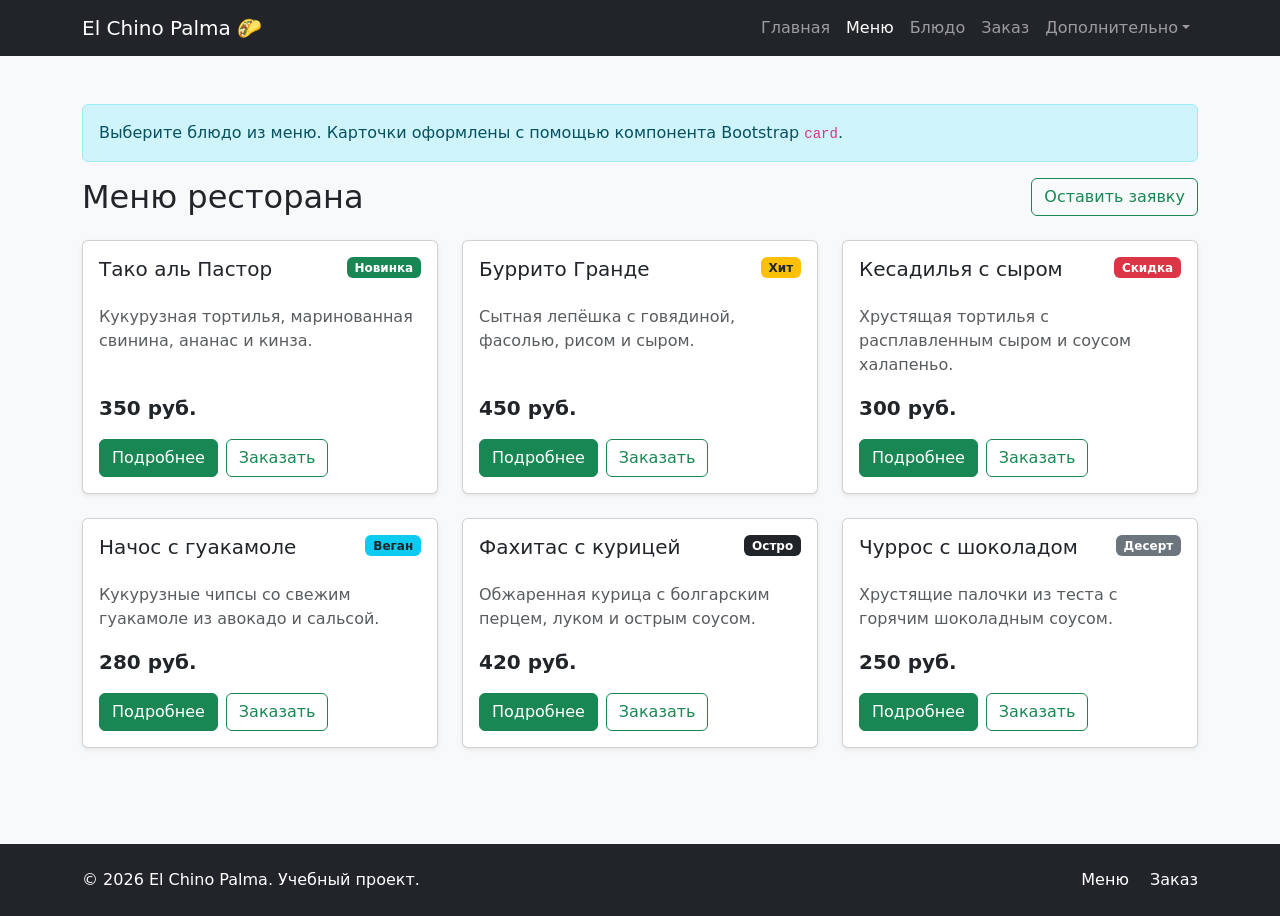
==== catalog.html @ 879b66e7 "feat: add Bootstrap components pages" ====
<!DOCTYPE html>
<html lang="ru">
<head>
    <meta charset="UTF-8">
    <meta name="viewport" content="width=device-width, initial-scale=1.0">
    <meta name="description" content="Меню ресторана El Chino Palma — мексиканские блюда с доставкой.">
    <title>Меню — El Chino Palma</title>
    <link href="https://cdn.jsdelivr.net/npm/bootstrap@5.3.3/dist/css/bootstrap.min.css" rel="stylesheet">
    <link rel="stylesheet" href="css/custom.css">
</head>
<body class="bg-light d-flex flex-column min-vh-100">
    <nav class="navbar navbar-expand-lg navbar-dark bg-dark">
        <div class="container">
            <a class="navbar-brand" href="index.html">El Chino Palma 🌮</a>
            <button class="navbar-toggler" type="button" data-bs-toggle="collapse" data-bs-target="#mainNavbar" aria-controls="mainNavbar" aria-expanded="false" aria-label="Переключить навигацию">
                <span class="navbar-toggler-icon"></span>
            </button>
            <div class="collapse navbar-collapse" id="mainNavbar">
                <ul class="navbar-nav ms-auto">
                    <li class="nav-item">
                        <a class="nav-link" href="index.html">Главная</a>
                    </li>
                    <li class="nav-item">
                        <a class="nav-link active" aria-current="page" href="catalog.html">Меню</a>
                    </li>
                    <li class="nav-item">
                        <a class="nav-link" href="product.html">Блюдо</a>
                    </li>
                    <li class="nav-item">
                        <a class="nav-link" href="order.html">Заказ</a>
                    </li>
                    <li class="nav-item dropdown">
                        <a class="nav-link dropdown-toggle" href="#" role="button" data-bs-toggle="dropdown" aria-expanded="false">Дополнительно</a>
                        <ul class="dropdown-menu">
                            <li><a class="dropdown-item" href="catalog.html">Всё меню</a></li>
                            <li><a class="dropdown-item" href="order.html">Оформить заказ</a></li>
                            <li><a class="dropdown-item" href="index.html#popular">Популярное</a></li>
                        </ul>
                    </li>
                </ul>
            </div>
        </div>
    </nav>

    <main class="container my-5 flex-grow-1">
        <div class="alert alert-info" role="alert">
            Выберите блюдо из меню. Карточки оформлены с помощью компонента Bootstrap <code>card</code>.
        </div>

        <div class="d-flex justify-content-between align-items-center mb-4">
            <h1 class="h2 mb-0">Меню ресторана</h1>
            <a class="btn btn-outline-success" href="order.html">Оставить заявку</a>
        </div>

        <div class="row g-4">
            <div class="col-12 col-md-6 col-lg-4">
                <div class="card h-100 shadow-sm">
                    <div class="card-body d-flex flex-column">
                        <div class="d-flex justify-content-between align-items-start mb-3">
                            <h2 class="card-title h5">Тако аль Пастор</h2>
                            <span class="badge bg-success">Новинка</span>
                        </div>
                        <p class="card-text text-muted">Кукурузная тортилья, маринованная свинина, ананас и кинза.</p>
                        <p class="fw-bold fs-5 mt-auto">350 руб.</p>
                        <div class="d-flex gap-2">
                            <a class="btn btn-success" href="product.html">Подробнее</a>
                            <button class="btn btn-outline-success" type="button" data-bs-toggle="modal" data-bs-target="#orderModal">Заказать</button>
                        </div>
                    </div>
                </div>
            </div>

            <div class="col-12 col-md-6 col-lg-4">
                <div class="card h-100 shadow-sm">
                    <div class="card-body d-flex flex-column">
                        <div class="d-flex justify-content-between align-items-start mb-3">
                            <h2 class="card-title h5">Буррито Гранде</h2>
                            <span class="badge bg-warning text-dark">Хит</span>
                        </div>
                        <p class="card-text text-muted">Сытная лепёшка с говядиной, фасолью, рисом и сыром.</p>
                        <p class="fw-bold fs-5 mt-auto">450 руб.</p>
                        <div class="d-flex gap-2">
                            <a class="btn btn-success" href="product.html">Подробнее</a>
                            <button class="btn btn-outline-success" type="button" data-bs-toggle="modal" data-bs-target="#orderModal">Заказать</button>
                        </div>
                    </div>
                </div>
            </div>

            <div class="col-12 col-md-6 col-lg-4">
                <div class="card h-100 shadow-sm">
                    <div class="card-body d-flex flex-column">
                        <div class="d-flex justify-content-between align-items-start mb-3">
                            <h2 class="card-title h5">Кесадилья с сыром</h2>
                            <span class="badge bg-danger">Скидка</span>
                        </div>
                        <p class="card-text text-muted">Хрустящая тортилья с расплавленным сыром и соусом халапеньо.</p>
                        <p class="fw-bold fs-5 mt-auto">300 руб.</p>
                        <div class="d-flex gap-2">
                            <a class="btn btn-success" href="product.html">Подробнее</a>
                            <button class="btn btn-outline-success" type="button" data-bs-toggle="modal" data-bs-target="#orderModal">Заказать</button>
                        </div>
                    </div>
                </div>
            </div>

            <div class="col-12 col-md-6 col-lg-4">
                <div class="card h-100 shadow-sm">
                    <div class="card-body d-flex flex-column">
                        <div class="d-flex justify-content-between align-items-start mb-3">
                            <h2 class="card-title h5">Начос с гуакамоле</h2>
                            <span class="badge bg-info text-dark">Веган</span>
                        </div>
                        <p class="card-text text-muted">Кукурузные чипсы со свежим гуакамоле из авокадо и сальсой.</p>
                        <p class="fw-bold fs-5 mt-auto">280 руб.</p>
                        <div class="d-flex gap-2">
                            <a class="btn btn-success" href="product.html">Подробнее</a>
                            <button class="btn btn-outline-success" type="button" data-bs-toggle="modal" data-bs-target="#orderModal">Заказать</button>
                        </div>
                    </div>
                </div>
            </div>

            <div class="col-12 col-md-6 col-lg-4">
                <div class="card h-100 shadow-sm">
                    <div class="card-body d-flex flex-column">
                        <div class="d-flex justify-content-between align-items-start mb-3">
                            <h2 class="card-title h5">Фахитас с курицей</h2>
                            <span class="badge bg-dark">Остро</span>
                        </div>
                        <p class="card-text text-muted">Обжаренная курица с болгарским перцем, луком и острым соусом.</p>
                        <p class="fw-bold fs-5 mt-auto">420 руб.</p>
                        <div class="d-flex gap-2">
                            <a class="btn btn-success" href="product.html">Подробнее</a>
                            <button class="btn btn-outline-success" type="button" data-bs-toggle="modal" data-bs-target="#orderModal">Заказать</button>
                        </div>
                    </div>
                </div>
            </div>

            <div class="col-12 col-md-6 col-lg-4">
                <div class="card h-100 shadow-sm">
                    <div class="card-body d-flex flex-column">
                        <div class="d-flex justify-content-between align-items-start mb-3">
                            <h2 class="card-title h5">Чуррос с шоколадом</h2>
                            <span class="badge bg-secondary">Десерт</span>
                        </div>
                        <p class="card-text text-muted">Хрустящие палочки из теста с горячим шоколадным соусом.</p>
                        <p class="fw-bold fs-5 mt-auto">250 руб.</p>
                        <div class="d-flex gap-2">
                            <a class="btn btn-success" href="product.html">Подробнее</a>
                            <button class="btn btn-outline-success" type="button" data-bs-toggle="modal" data-bs-target="#orderModal">Заказать</button>
                        </div>
                    </div>
                </div>
            </div>
        </div>
    </main>

    <div class="modal fade" id="orderModal" tabindex="-1" aria-labelledby="orderModalLabel" aria-hidden="true">
        <div class="modal-dialog">
            <div class="modal-content">
                <div class="modal-header">
                    <h2 class="modal-title h5" id="orderModalLabel">Быстрая заявка</h2>
                    <button type="button" class="btn-close" data-bs-dismiss="modal" aria-label="Закрыть"></button>
                </div>
                <div class="modal-body">
                    <p class="text-muted">Оставьте контактные данные, и менеджер свяжется с вами для подтверждения заказа.</p>
                    <form>
                        <div class="mb-3">
                            <label for="modal-name" class="form-label">Имя</label>
                            <input id="modal-name" type="text" class="form-control" required>
                        </div>
                        <div class="mb-3">
                            <label for="modal-phone" class="form-label">Телефон</label>
                            <input id="modal-phone" type="tel" class="form-control" required>
                        </div>
                        <div class="form-check mb-3">
                            <input id="modal-agree" class="form-check-input" type="checkbox" required>
                            <label class="form-check-label" for="modal-agree">Согласен на обработку данных</label>
                        </div>
                    </form>
                </div>
                <div class="modal-footer">
                    <button type="button" class="btn btn-secondary" data-bs-dismiss="modal">Закрыть</button>
                    <button type="button" class="btn btn-success">Отправить</button>
                </div>
            </div>
        </div>
    </div>

    <footer class="bg-dark text-white py-4 mt-5">
        <div class="container">
            <div class="row align-items-center g-3">
                <div class="col-12 col-md-6">
                    <p class="mb-0">&copy; 2026 El Chino Palma. Учебный проект.</p>
                </div>
                <div class="col-12 col-md-6 text-md-end">
                    <a class="text-white text-decoration-none me-3" href="catalog.html">Меню</a>
                    <a class="text-white text-decoration-none" href="order.html">Заказ</a>
                </div>
            </div>
        </div>
    </footer>

    <script src="https://cdn.jsdelivr.net/npm/bootstrap@5.3.3/dist/js/bootstrap.bundle.min.js"></script>
</body>
</html>
---- css/custom.css ----
body {
  min-height: 100vh;
}

.placeholder-box {
  min-height: 240px;
}

.placeholder-image {
  min-height: 320px;
}

.card-img-top {
  height: 180px;
  object-fit: cover;
}
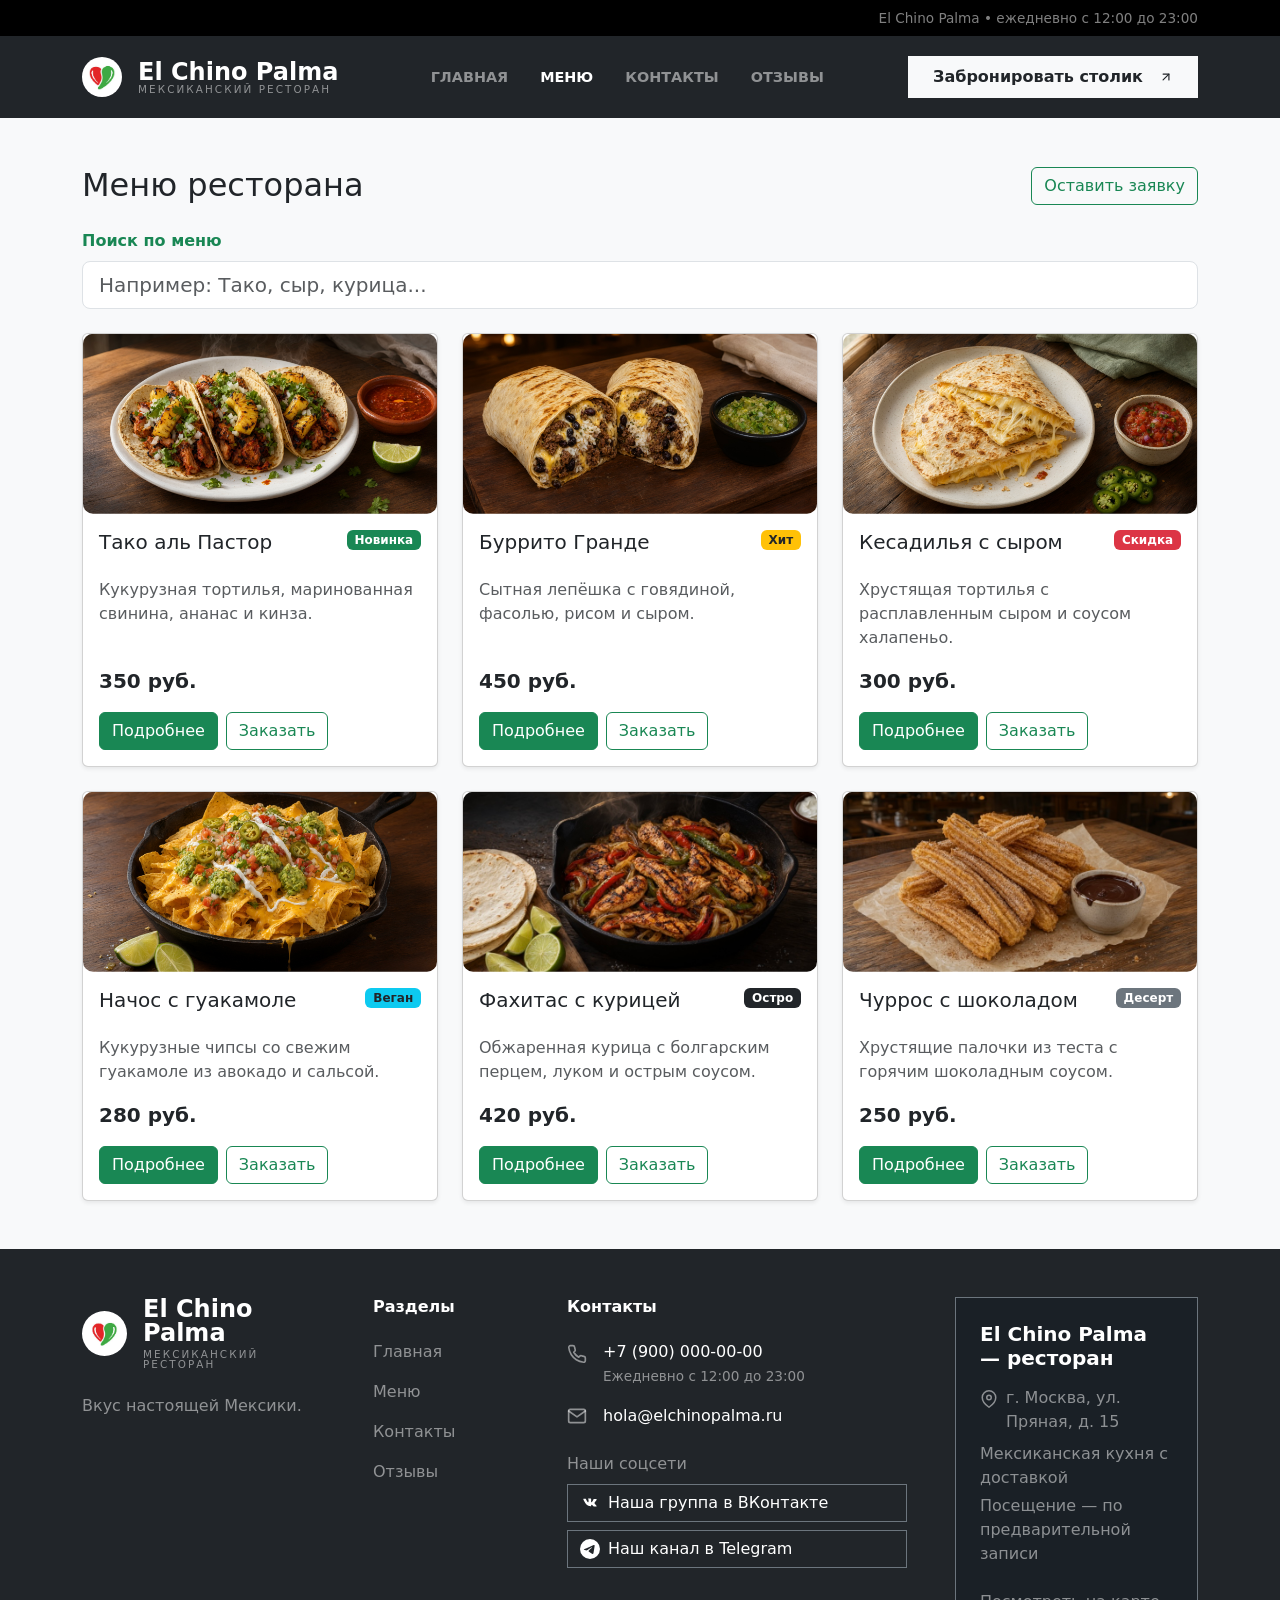
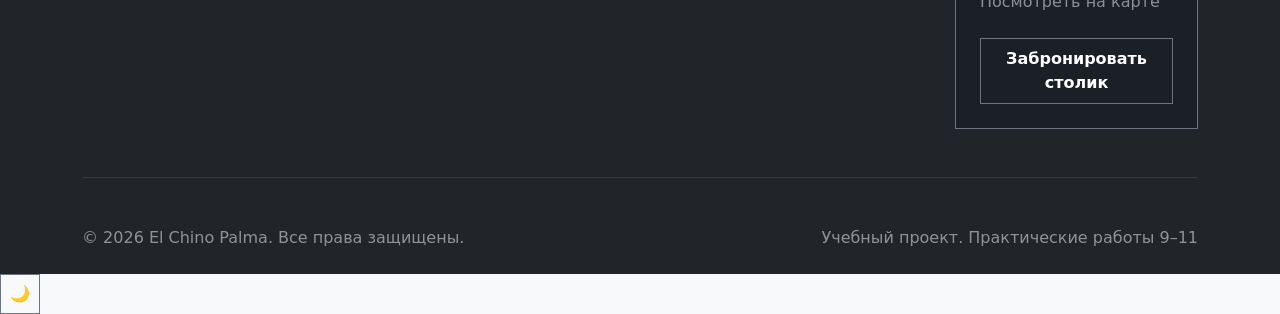
==== commit aecdff74: "backup: версия перед редизайном" ====
--- a/catalog.html
+++ b/catalog.html
@@ -3,58 +3,80 @@
 <head>
     <meta charset="UTF-8">
     <meta name="viewport" content="width=device-width, initial-scale=1.0">
+    <script>
+        (function () {
+            var t = localStorage.getItem('ecp-theme');
+            if (!t) t = window.matchMedia('(prefers-color-scheme: dark)').matches ? 'dark' : 'light';
+            document.documentElement.setAttribute('data-bs-theme', t);
+        })();
+    </script>
     <meta name="description" content="Меню ресторана El Chino Palma — мексиканские блюда с доставкой.">
     <title>Меню — El Chino Palma</title>
-    <link href="https://cdn.jsdelivr.net/npm/bootstrap@5.3.3/dist/css/bootstrap.min.css" rel="stylesheet">
+    <link href="vendor/bootstrap/css/bootstrap.min.css" rel="stylesheet">
     <link rel="stylesheet" href="css/custom.css">
+    <link rel="icon" type="image/jpeg" href="images/logo.jpeg">
 </head>
 <body class="bg-light d-flex flex-column min-vh-100">
-    <nav class="navbar navbar-expand-lg navbar-dark bg-dark">
-        <div class="container">
-            <a class="navbar-brand" href="index.html">El Chino Palma 🌮</a>
-            <button class="navbar-toggler" type="button" data-bs-toggle="collapse" data-bs-target="#mainNavbar" aria-controls="mainNavbar" aria-expanded="false" aria-label="Переключить навигацию">
-                <span class="navbar-toggler-icon"></span>
-            </button>
-            <div class="collapse navbar-collapse" id="mainNavbar">
-                <ul class="navbar-nav ms-auto">
-                    <li class="nav-item">
-                        <a class="nav-link" href="index.html">Главная</a>
-                    </li>
-                    <li class="nav-item">
-                        <a class="nav-link active" aria-current="page" href="catalog.html">Меню</a>
-                    </li>
-                    <li class="nav-item">
-                        <a class="nav-link" href="product.html">Блюдо</a>
-                    </li>
-                    <li class="nav-item">
-                        <a class="nav-link" href="order.html">Заказ</a>
-                    </li>
-                    <li class="nav-item dropdown">
-                        <a class="nav-link dropdown-toggle" href="#" role="button" data-bs-toggle="dropdown" aria-expanded="false">Дополнительно</a>
-                        <ul class="dropdown-menu">
-                            <li><a class="dropdown-item" href="catalog.html">Всё меню</a></li>
-                            <li><a class="dropdown-item" href="order.html">Оформить заказ</a></li>
-                            <li><a class="dropdown-item" href="index.html#popular">Популярное</a></li>
-                        </ul>
-                    </li>
-                </ul>
-            </div>
-        </div>
-    </nav>
+    <!-- Верхняя панель -->
+<div class="top-bar bg-black text-white-50 py-2" style="font-size: 0.85rem;">
+    <div class="container d-flex justify-content-end">
+        <span>El Chino Palma &bull; ежедневно с 12:00 до 23:00</span>
+    </div>
+</div>
+
+<!-- Основной навбар -->
+<nav class="navbar navbar-expand-lg navbar-dark bg-dark py-3">
+    <div class="container">
+        <!-- Логотип -->
+        <a class="navbar-brand d-flex align-items-center" href="index.html">
+            <img src="images/logo.jpeg" alt="Логотип" class="navbar-logo me-3" style="width: 40px; height: 40px; border-radius: 50%;">
+            <div class="d-flex flex-column lh-1">
+                <span class="fw-bold fs-4 text-white">El Chino Palma</span>
+                <span class="text-white-50 text-uppercase" style="font-size: 0.65rem; letter-spacing: 0.2em;">Мексиканский ресторан</span>
+            </div>
+        </a>
+
+        <button class="navbar-toggler" type="button" data-bs-toggle="collapse" data-bs-target="#mainNavbar" aria-controls="mainNavbar" aria-expanded="false" aria-label="Переключить навигацию">
+            <span class="navbar-toggler-icon"></span>
+        </button>
+
+        <div class="collapse navbar-collapse" id="mainNavbar">
+            <ul class="navbar-nav mx-auto mb-3 mb-lg-0 gap-3 text-uppercase" style="font-size: 0.9rem; font-weight: 600;">
+                <li class="nav-item"><a class="nav-link text-white-50 hover-white" href="index.html">Главная</a></li>
+                <li class="nav-item"><a class="nav-link active text-white" href="catalog.html">Меню</a></li>
+                <li class="nav-item"><a class="nav-link text-white-50 hover-white" href="contacts.html">Контакты</a></li>
+                <li class="nav-item"><a class="nav-link text-white-50 hover-white" href="reviews.html">Отзывы</a></li>
+            </ul>
+
+            <div class="d-flex align-items-center gap-2 flex-wrap">
+                
+                
+                <a href="order.html" class="header-cta btn btn-light text-dark fw-bold rounded-0 px-4 py-2 d-inline-flex align-items-center gap-3 text-decoration-none ms-lg-2">
+                    Забронировать столик
+                    <svg width="14" height="14" viewBox="0 0 24 24" fill="none" stroke="currentColor" stroke-width="2" stroke-linecap="round" stroke-linejoin="round"><line x1="7" y1="17" x2="17" y2="7"></line><polyline points="7 7 17 7 17 17"></polyline></svg>
+                </a>
+            </div>
+        </div>
+    </div>
+</nav>
 
     <main class="container my-5 flex-grow-1">
-        <div class="alert alert-info" role="alert">
-            Выберите блюдо из меню. Карточки оформлены с помощью компонента Bootstrap <code>card</code>.
-        </div>
+        
 
         <div class="d-flex justify-content-between align-items-center mb-4">
             <h1 class="h2 mb-0">Меню ресторана</h1>
             <a class="btn btn-outline-success" href="order.html">Оставить заявку</a>
         </div>
 
-        <div class="row g-4">
-            <div class="col-12 col-md-6 col-lg-4">
-                <div class="card h-100 shadow-sm">
+                <div class="mb-4 animate-on-load">
+            <label for="menu-search" class="form-label fw-bold text-success">Поиск по меню</label>
+            <input type="search" id="menu-search" class="form-control form-control-lg" placeholder="Например: Тако, сыр, курица...">
+        </div>
+
+        <div class="row g-4" id="menu-grid">
+            <div class="col-12 col-md-6 col-lg-4 menu-item animate-on-load">
+                <div class="card h-100 shadow-sm">
+                    <img src="images/dish-1.jpg" class="card-img-top" alt="Тако аль Пастор" loading="lazy">
                     <div class="card-body d-flex flex-column">
                         <div class="d-flex justify-content-between align-items-start mb-3">
                             <h2 class="card-title h5">Тако аль Пастор</h2>
@@ -70,8 +92,9 @@
                 </div>
             </div>
 
-            <div class="col-12 col-md-6 col-lg-4">
-                <div class="card h-100 shadow-sm">
+            <div class="col-12 col-md-6 col-lg-4 menu-item animate-on-load">
+                <div class="card h-100 shadow-sm">
+                    <img src="images/dish-2.jpg" class="card-img-top" alt="Буррито Гранде" loading="lazy">
                     <div class="card-body d-flex flex-column">
                         <div class="d-flex justify-content-between align-items-start mb-3">
                             <h2 class="card-title h5">Буррито Гранде</h2>
@@ -87,8 +110,9 @@
                 </div>
             </div>
 
-            <div class="col-12 col-md-6 col-lg-4">
-                <div class="card h-100 shadow-sm">
+            <div class="col-12 col-md-6 col-lg-4 menu-item animate-on-load">
+                <div class="card h-100 shadow-sm">
+                    <img src="images/dish-3.jpg" class="card-img-top" alt="Кесадилья с сыром" loading="lazy">
                     <div class="card-body d-flex flex-column">
                         <div class="d-flex justify-content-between align-items-start mb-3">
                             <h2 class="card-title h5">Кесадилья с сыром</h2>
@@ -104,8 +128,9 @@
                 </div>
             </div>
 
-            <div class="col-12 col-md-6 col-lg-4">
-                <div class="card h-100 shadow-sm">
+            <div class="col-12 col-md-6 col-lg-4 menu-item animate-on-load">
+                <div class="card h-100 shadow-sm">
+                    <img src="images/dish-4.jpg" class="card-img-top" alt="Начос с гуакамоле" loading="lazy">
                     <div class="card-body d-flex flex-column">
                         <div class="d-flex justify-content-between align-items-start mb-3">
                             <h2 class="card-title h5">Начос с гуакамоле</h2>
@@ -121,8 +146,9 @@
                 </div>
             </div>
 
-            <div class="col-12 col-md-6 col-lg-4">
-                <div class="card h-100 shadow-sm">
+            <div class="col-12 col-md-6 col-lg-4 menu-item animate-on-load">
+                <div class="card h-100 shadow-sm">
+                    <img src="images/dish-5.jpg" class="card-img-top" alt="Фахитас с курицей" loading="lazy">
                     <div class="card-body d-flex flex-column">
                         <div class="d-flex justify-content-between align-items-start mb-3">
                             <h2 class="card-title h5">Фахитас с курицей</h2>
@@ -138,8 +164,9 @@
                 </div>
             </div>
 
-            <div class="col-12 col-md-6 col-lg-4">
-                <div class="card h-100 shadow-sm">
+            <div class="col-12 col-md-6 col-lg-4 menu-item animate-on-load">
+                <div class="card h-100 shadow-sm">
+                    <img src="images/dish-6.jpg" class="card-img-top" alt="Чуррос с шоколадом" loading="lazy">
                     <div class="card-body d-flex flex-column">
                         <div class="d-flex justify-content-between align-items-start mb-3">
                             <h2 class="card-title h5">Чуррос с шоколадом</h2>
@@ -189,20 +216,95 @@
         </div>
     </div>
 
-    <footer class="bg-dark text-white py-4 mt-5">
-        <div class="container">
-            <div class="row align-items-center g-3">
-                <div class="col-12 col-md-6">
-                    <p class="mb-0">&copy; 2026 El Chino Palma. Учебный проект.</p>
-                </div>
-                <div class="col-12 col-md-6 text-md-end">
-                    <a class="text-white text-decoration-none me-3" href="catalog.html">Меню</a>
-                    <a class="text-white text-decoration-none" href="order.html">Заказ</a>
-                </div>
-            </div>
-        </div>
-    </footer>
-
-    <script src="https://cdn.jsdelivr.net/npm/bootstrap@5.3.3/dist/js/bootstrap.bundle.min.js"></script>
+    <footer class="bg-dark text-white pt-5 pb-4 mt-auto">
+    <div class="container">
+        <div class="row g-5">
+            <!-- Колонка 1: Лого и слоган -->
+            <div class="col-12 col-lg-3">
+                <a class="d-flex align-items-center text-decoration-none mb-4" href="index.html">
+                    <img src="images/logo.jpeg" alt="Логотип" class="me-3" style="width: 45px; height: 45px; border-radius: 50%; background: white; padding: 3px;">
+                    <div class="d-flex flex-column lh-1">
+                        <span class="fw-bold fs-4 text-white">El Chino Palma</span>
+                        <span class="text-white-50 text-uppercase mt-1" style="font-size: 0.65rem; letter-spacing: 0.2em;">Мексиканский ресторан</span>
+                    </div>
+                </a>
+                <p class="text-white-50">Вкус настоящей Мексики.</p>
+            </div>
+
+            <!-- Колонка 2: Разделы -->
+            <div class="col-6 col-lg-2">
+                <h5 class="text-white fw-bold mb-4 fs-6">Разделы</h5>
+                <ul class="list-unstyled d-flex flex-column gap-3">
+                    <li><a class="text-white-50 text-decoration-none hover-white" href="index.html">Главная</a></li>
+                    <li><a class="text-white-50 text-decoration-none hover-white" href="catalog.html">Меню</a></li>
+                    <li><a class="text-white-50 text-decoration-none hover-white" href="contacts.html">Контакты</a></li>
+                    <li><a class="text-white-50 text-decoration-none hover-white" href="reviews.html">Отзывы</a></li>
+                </ul>
+            </div>
+
+            <!-- Колонка 3: Контакты -->
+            <div class="col-12 col-md-6 col-lg-4">
+                <h5 class="text-white fw-bold mb-4 fs-6">Контакты</h5>
+                <ul class="list-unstyled d-flex flex-column gap-3 text-white-50">
+                    <li class="d-flex align-items-start gap-3">
+                        <svg width="20" height="20" viewBox="0 0 24 24" fill="none" stroke="currentColor" stroke-width="2" stroke-linecap="round" stroke-linejoin="round" class="mt-1 flex-shrink-0"><path d="M22 16.92v3a2 2 0 0 1-2.18 2 19.79 19.79 0 0 1-8.63-3.07 19.5 19.5 0 0 1-6-6 19.79 19.79 0 0 1-3.07-8.67A2 2 0 0 1 4.11 2h3a2 2 0 0 1 2 1.72 12.84 12.84 0 0 0 .7 2.81 2 2 0 0 1-.45 2.11L8.09 9.91a16 16 0 0 0 6 6l1.27-1.27a2 2 0 0 1 2.11-.45 12.84 12.84 0 0 0 2.81.7A2 2 0 0 1 22 16.92z"></path></svg>
+                        <div>
+                            <a href="tel:+79000000000" class="text-white text-decoration-none">+7 (900) 000-00-00</a><br>
+                            <span class="text-white-50" style="font-size: 0.85rem;">Ежедневно с 12:00 до 23:00</span>
+                        </div>
+                    </li>
+                    <li class="d-flex align-items-center gap-3">
+                        <svg width="20" height="20" viewBox="0 0 24 24" fill="none" stroke="currentColor" stroke-width="2" stroke-linecap="round" stroke-linejoin="round" class="flex-shrink-0"><path d="M4 4h16c1.1 0 2 .9 2 2v12c0 1.1-.9 2-2 2H4c-1.1 0-2-.9-2-2V6c0-1.1.9-2 2-2z"></path><polyline points="22,6 12,13 2,6"></polyline></svg>
+                        <a href="mailto:hola@elchinopalma.ru" class="text-white text-decoration-none">hola@elchinopalma.ru</a>
+                    </li>
+                </ul>
+                <p class="text-white-50 mt-4 mb-2">Наши соцсети</p>
+                <div class="d-flex flex-column gap-2">
+                    <a href="#" class="btn btn-outline-secondary text-start rounded-0 text-white d-flex align-items-center gap-2 border-secondary">
+                        <svg width="20" height="20" viewBox="0 0 24 24" fill="currentColor"><path d="M12.785 16.241s.288-.032.436-.191c.136-.145.131-.419.131-.419s-.019-1.28.575-1.469c.583-.187 1.332 1.233 2.125 1.778.603.413 1.06.323 1.06.323l2.127-.03s1.111-.069.583-.944c-.042-.071-.304-.642-1.578-1.895-1.335-1.312-1.157-1.099.454-3.368 1.002-1.412 1.402-2.274 1.277-2.643-.118-.352-.85-.258-.85-.258l-2.397.015s-.178-.024-.31.055c-.128.077-.212.256-.212.256s-.376 1.002-.878 1.856c-1.065 1.803-1.491 1.898-1.666 1.786-.412-.268-.309-1.077-.309-1.653 0-1.799.267-2.547-.526-2.743-.264-.064-.457-.106-1.132-.112-.866-.009-1.598.003-2.014.208-.276.136-.49.44-.359.458.162.022.53.099.725.365.253.343.245 1.112.245 1.112s.146 2.118-.34 2.381c-.336.182-.795-.19-1.778-1.883-.505-.874-.887-1.84-.887-1.84s-.072-.177-.2-.272c-.154-.115-.368-.151-.368-.151l-2.278.015s-.342.009-.468.158c-.112.133-.008.406-.008.406s1.77 4.145 3.772 6.234c1.836 1.916 3.921 1.79 3.921 1.79h.945z"/></svg>
+                        Наша группа в ВКонтакте
+                    </a>
+                    <a href="#" class="btn btn-outline-secondary text-start rounded-0 text-white d-flex align-items-center gap-2 border-secondary">
+                        <svg width="20" height="20" viewBox="0 0 24 24" fill="currentColor"><path d="M11.944 0A12 12 0 0 0 0 12a12 12 0 0 0 12 12 12 12 0 0 0 12-12A12 12 0 0 0 12 0a12 12 0 0 0-.056 0zm4.962 7.224c.1-.002.321.023.465.14a.506.506 0 0 1 .171.325c.016.093.036.306.02.472-.18 1.898-.962 6.502-1.36 8.627-.168.9-.499 1.201-.82 1.23-.696.065-1.225-.46-1.9-.902-1.056-.693-1.653-1.124-2.678-1.8-1.185-.78-.417-1.21.258-1.91.177-.184 3.247-2.977 3.307-3.23.007-.032.014-.15-.056-.212s-.174-.041-.249-.024c-.106.024-1.793 1.14-5.061 3.345-.48.33-.913.49-1.302.48-.428-.008-1.252-.241-1.865-.44-.752-.245-1.349-.374-1.297-.789.027-.216.325-.437.893-.663 3.498-1.524 5.83-2.529 6.998-3.014 3.332-1.386 4.025-1.627 4.476-1.635z"/></svg>
+                        Наш канал в Telegram
+                    </a>
+                </div>
+            </div>
+
+            <!-- Колонка 4: Карточка -->
+            <div class="col-12 col-lg-3">
+                <div class="p-4 border border-secondary h-100 d-flex flex-column" style="background-color: #1a2026;">
+                    <h5 class="text-white fw-bold mb-3 fs-5">El Chino Palma — ресторан</h5>
+                    <p class="text-white-50 mb-2 d-flex gap-2">
+                        <svg width="18" height="18" viewBox="0 0 24 24" fill="none" stroke="currentColor" stroke-width="2" stroke-linecap="round" stroke-linejoin="round" class="mt-1 flex-shrink-0"><path d="M21 10c0 7-9 13-9 13s-9-6-9-13a9 9 0 0 1 18 0z"></path><circle cx="12" cy="10" r="3"></circle></svg>
+                        <span>г. Москва, ул. Пряная, д. 15</span>
+                    </p>
+                    <p class="text-white-50 mb-1">Мексиканская кухня с доставкой</p>
+                    <p class="text-white-50 mb-4">Посещение — по предварительной записи</p>
+                    <a href="contacts.html" class="text-white-50 text-decoration-none mb-4 d-inline-block hover-white">Посмотреть на карте</a>
+                    <a href="order.html" class="header-cta btn btn-outline-light rounded-0 mt-auto py-2 w-100 border-secondary text-white fw-bold">Забронировать столик</a>
+                </div>
+            </div>
+        </div>
+
+        <hr class="border-secondary my-5">
+
+        <div class="row align-items-center">
+            <div class="col-12 col-md-6">
+                <p class="mb-0 text-white-50">&copy; 2026 El Chino Palma. Все права защищены.</p>
+            </div>
+            <div class="col-12 col-md-6 text-md-end mt-3 mt-md-0">
+                <span class="text-white-50">Учебный проект. Практические работы 9–11</span>
+            </div>
+        </div>
+    </div>
+</footer>
+
+    <script src="vendor/bootstrap/js/bootstrap.bundle.min.js"></script>
+    <script src="js/theme.js"></script>
+    <script src="js/search.js"></script>
+<button type="button" class="theme-toggle-olive btn btn-outline-light border-secondary rounded-0 p-2 d-flex align-items-center justify-content-center" data-theme-toggle aria-label="Переключить тему" style="width: 40px; height: 40px;">
+                    <span class="theme-icon text-white" aria-hidden="true">🌙</span>
+                </button>
 </body>
 </html>
--- a/css/custom.css
+++ b/css/custom.css
@@ -1,16 +1,103 @@
-body {
-  min-height: 100vh;
+/* ===== Размеры изображений (восстановлено после потери файла) ===== */
+.dish-thumb {
+  width: 100%;
+  height: 180px;
+  max-height: 180px;
+  object-fit: cover;
+  object-position: center;
+  display: block;
+  border-radius: 10px;
 }
 
-.placeholder-box {
-  min-height: 240px;
+.card-img-top,
+.card img {
+  width: 100%;
+  height: 180px;
+  max-height: 180px;
+  object-fit: cover;
+  object-position: center;
+  display: block;
 }
 
-.placeholder-image {
+.hero-img,
+.hero-media img {
+  width: 100%;
+  height: 100%;
   min-height: 320px;
+  max-height: 460px;
+  object-fit: cover;
+  object-position: center;
+  display: block;
 }
 
-.card-img-top {
-  height: 180px;
+.product-img,
+.placeholder-image img {
+  width: 100%;
+  height: 100%;
+  min-height: 320px;
+  max-height: 420px;
   object-fit: cover;
+  object-position: center;
+  display: block;
 }
+
+/* anim-pack: три пункта анимаций на всех страницах */
+
+/* Пункт 3: плавная прокрутка к якорям */
+html { scroll-behavior: smooth; }
+
+/* Пункт 2: каскадное появление при загрузке */
+@keyframes fadeInUp {
+  from { opacity: 0; transform: translateY(24px); }
+  to   { opacity: 1; transform: none; }
+}
+.card,
+.dish-thumb,
+.card-img-top,
+.hero-media,
+.hero-img,
+.product-img,
+.placeholder-image {
+  animation: fadeInUp 0.6s ease-out backwards;
+}
+.row > *:nth-child(2) .card, .row > *:nth-child(2) .dish-thumb { animation-delay: .12s; }
+.row > *:nth-child(3) .card, .row > *:nth-child(3) .dish-thumb { animation-delay: .24s; }
+.row > *:nth-child(4) .card, .row > *:nth-child(4) .dish-thumb { animation-delay: .36s; }
+.row > *:nth-child(5) .card, .row > *:nth-child(5) .dish-thumb { animation-delay: .48s; }
+.row > *:nth-child(6) .card, .row > *:nth-child(6) .dish-thumb { animation-delay: .60s; }
+
+/* Пункт 1: hover — карточка приподнимается, фото зумится в рамке */
+.card,
+.hero-media,
+.placeholder-image {
+  transition: transform .3s ease, box-shadow .3s ease;
+}
+.card:hover,
+.hero-media:hover,
+.placeholder-image:hover {
+  transform: translateY(-6px);
+  box-shadow: 0 12px 28px rgba(0, 0, 0, .18);
+}
+.card img,
+.dish-thumb,
+.card-img-top,
+.hero-img,
+.product-img {
+  transition: transform .4s ease;
+  clip-path: inset(0 round 10px);
+}
+.card:hover img,
+.dish-thumb:hover,
+.hero-media:hover img,
+.placeholder-image:hover img {
+  transform: scale(1.06);
+}
+
+/* Защита: без анимаций, если пользователь просил меньше движения */
+@media (prefers-reduced-motion: reduce) {
+  html { scroll-behavior: auto; }
+  .card, .dish-thumb, .card-img-top, .hero-media, .hero-img,
+  .product-img, .placeholder-image { animation: none !important; }
+  .card, .card img, .dish-thumb, .hero-img, .product-img,
+  .hero-media, .placeholder-image { transition: none !important; }
+}
